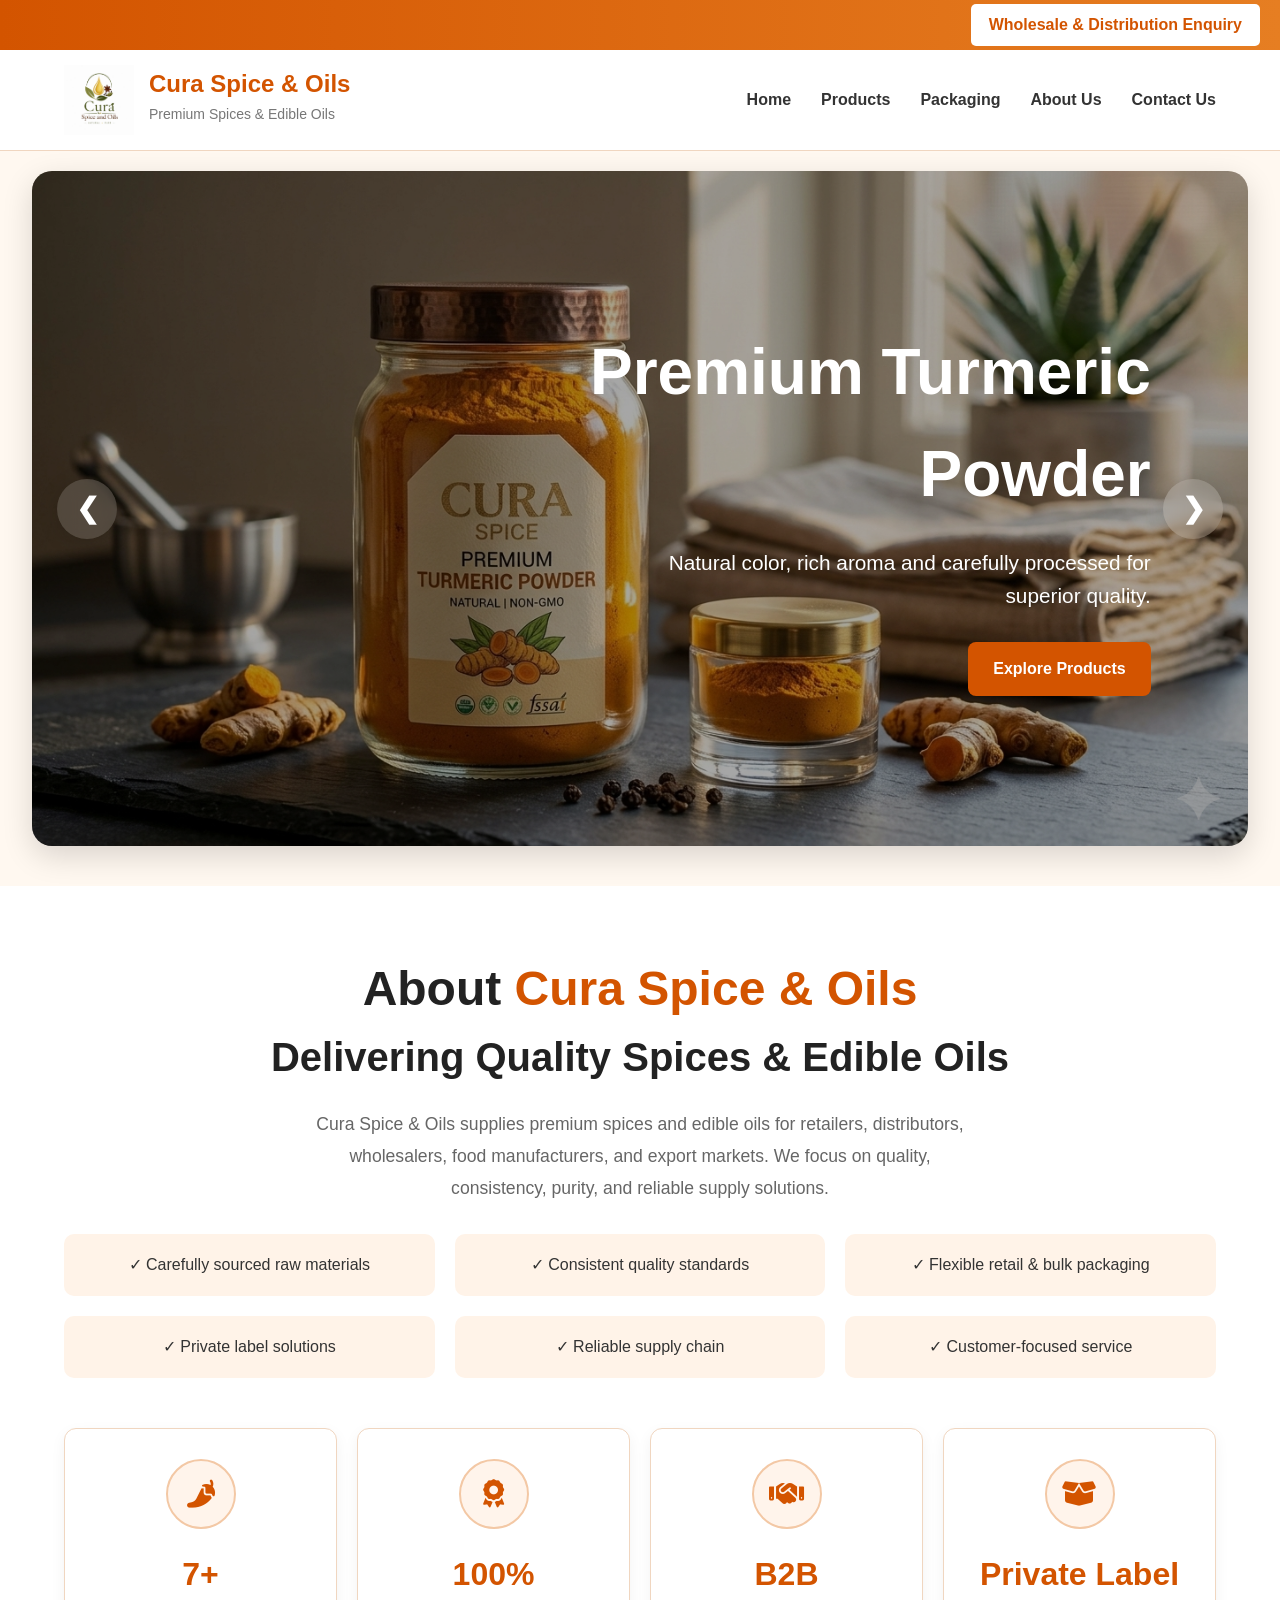
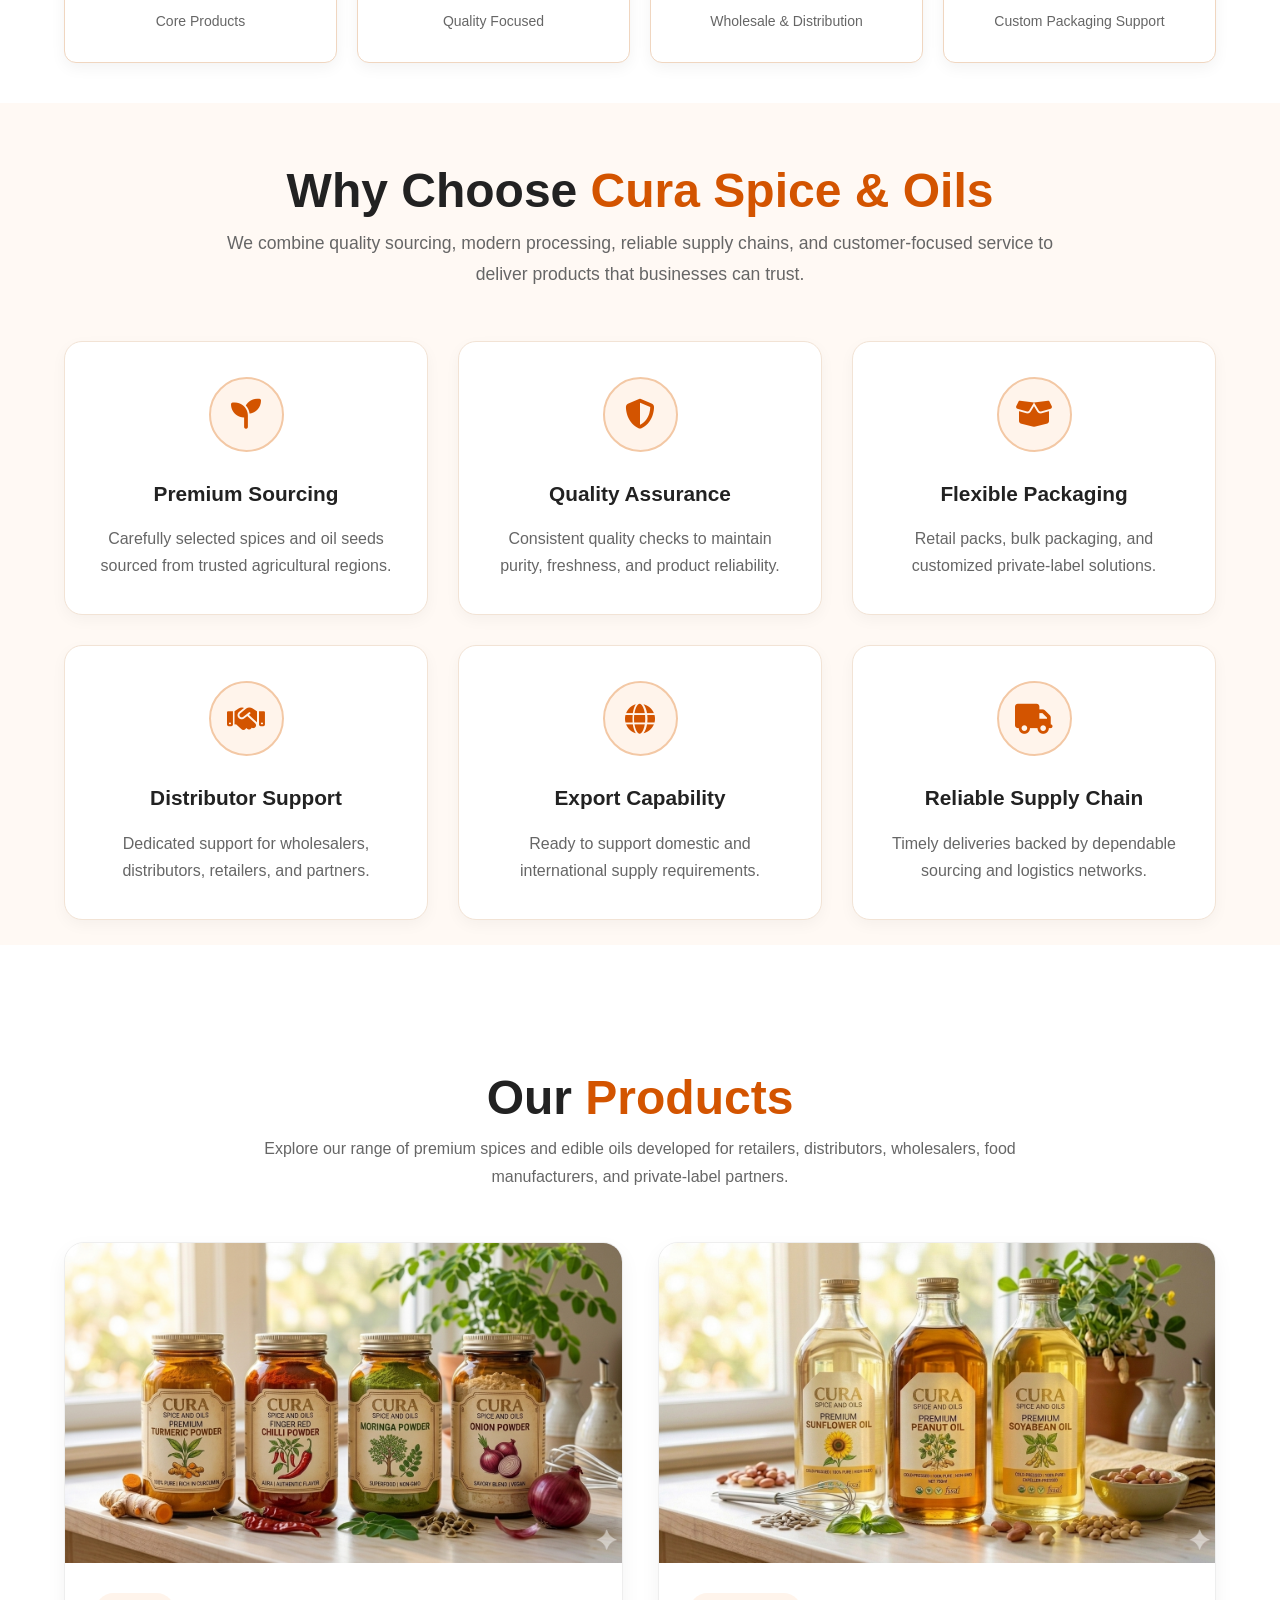
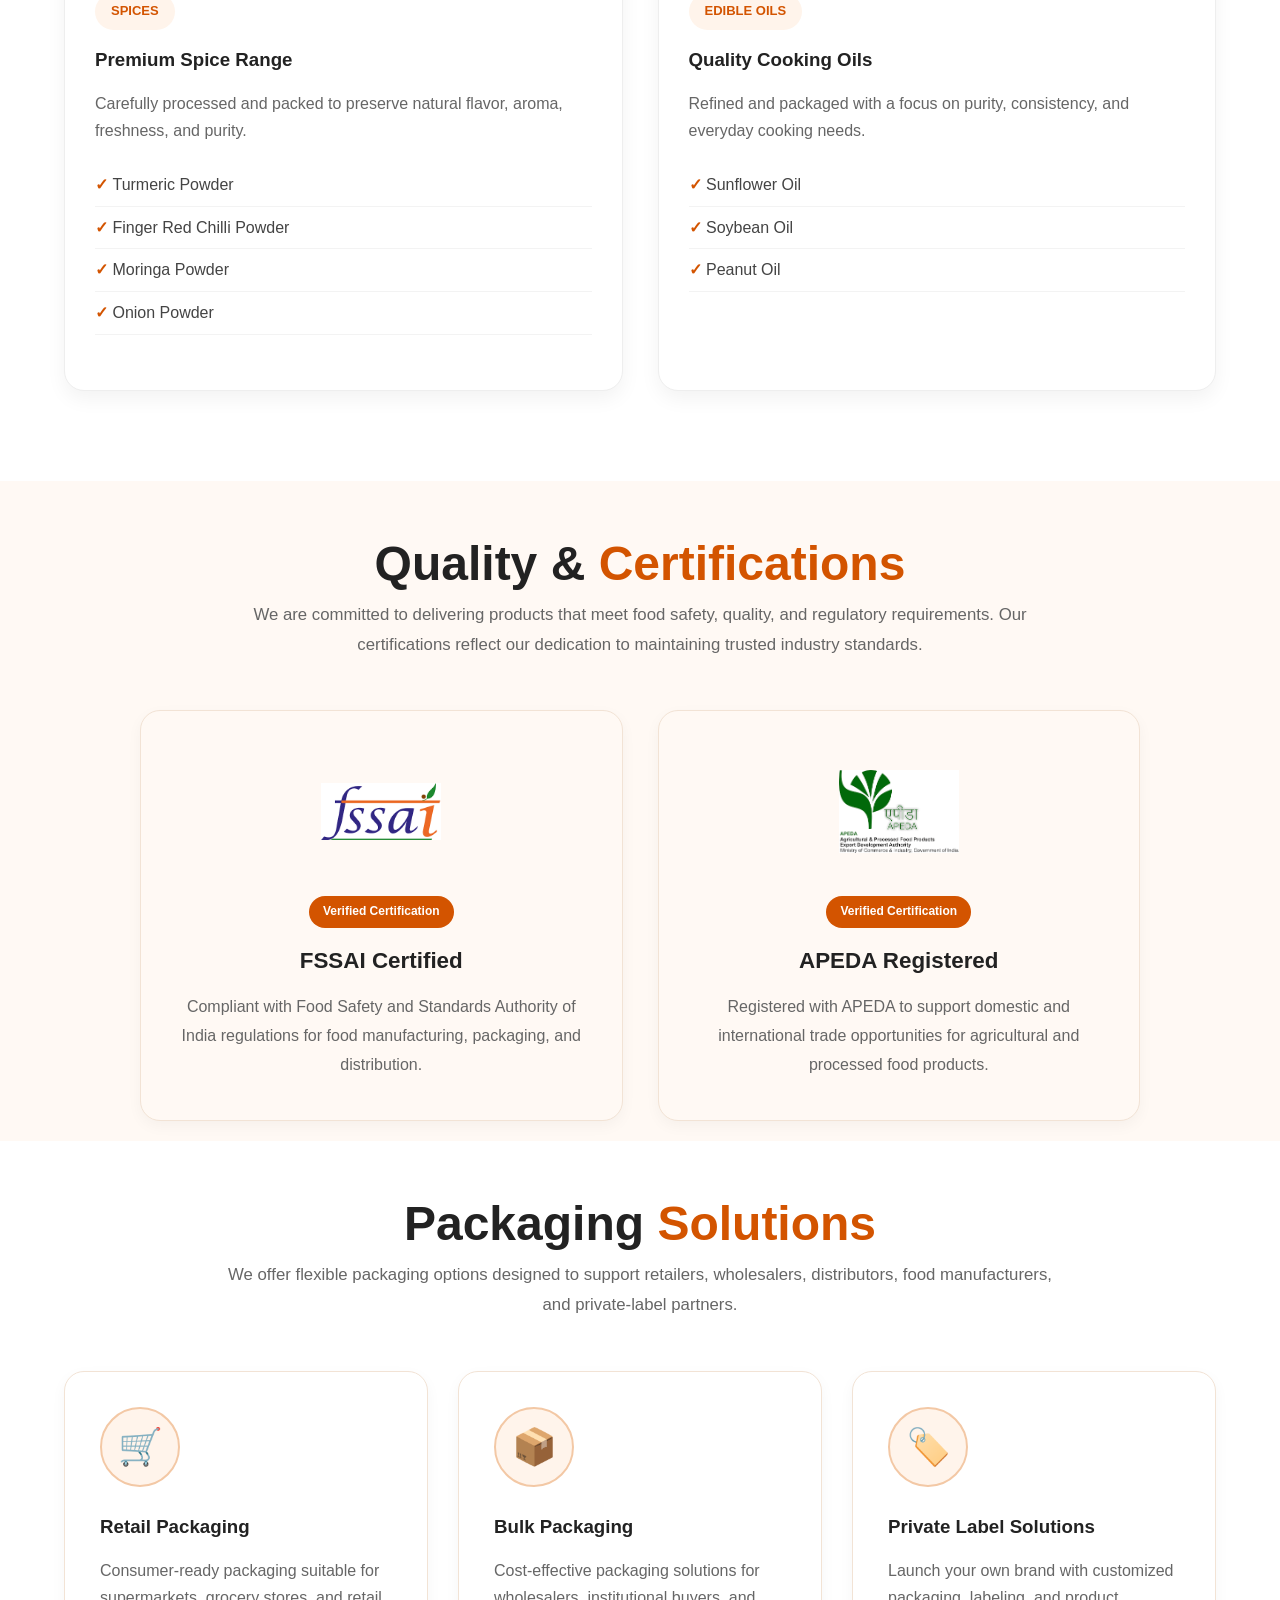
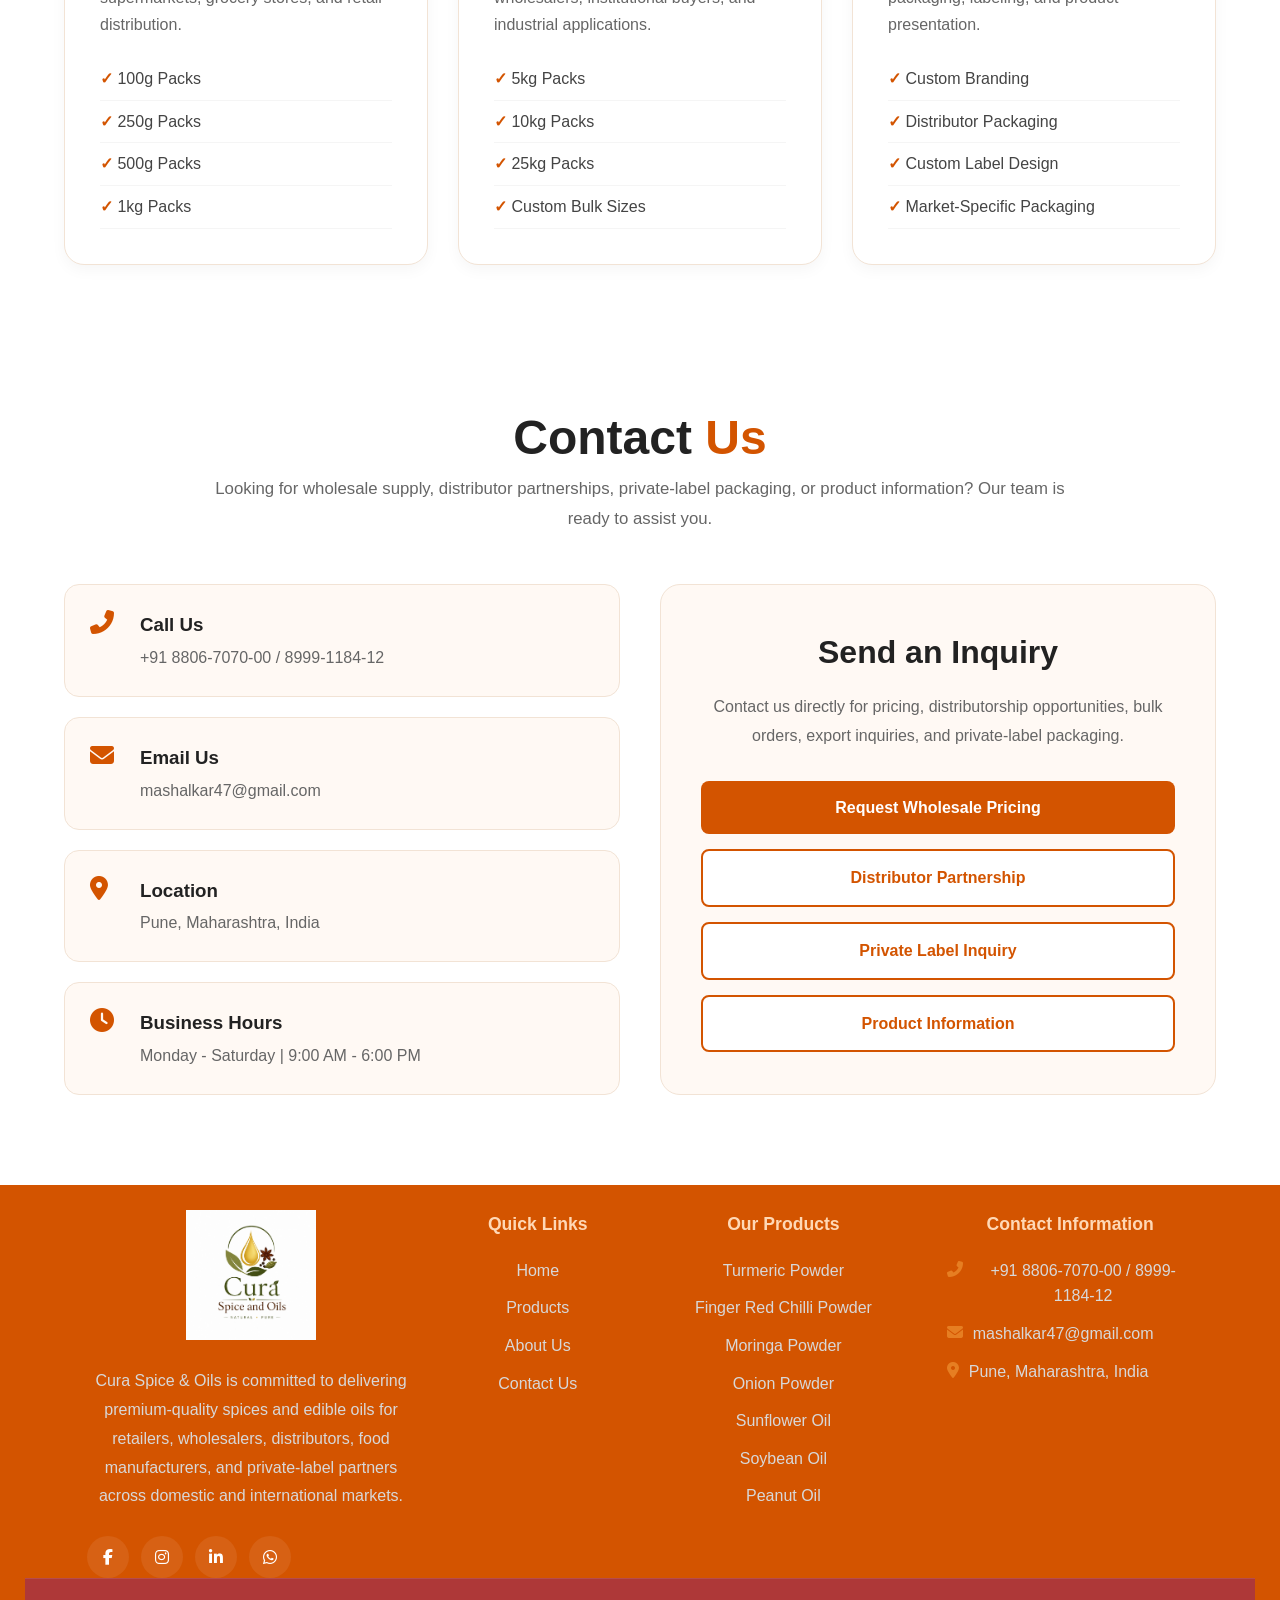
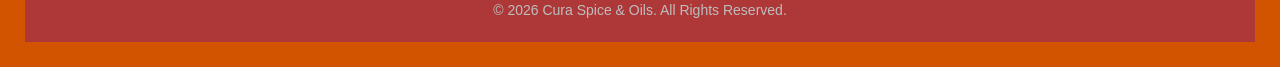
==== index.html @ 3adfd0b6 "Add files via upload" ====
<!DOCTYPE html>
<html lang="en">

<head>
    <meta charset="UTF-8">
    <meta name="viewport" content="width=device-width, initial-scale=1.0">
    <title>Cura Spice & Oils</title>

    <link rel="stylesheet" href="assets/css/style.css">
    <link rel="stylesheet" href="https://cdnjs.cloudflare.com/ajax/libs/font-awesome/6.5.1/css/all.min.css">
</head>

<body>

    <!-- Top Contact Bar -->

    <div class="top-bar">

        <div class="ticker">

            <div class="ticker-content">

                📞 +91 8806707000 / 8999118412 &nbsp;&nbsp;|&nbsp;&nbsp;
                ✉ mashalkar47@gmail.com &nbsp;&nbsp;|&nbsp;&nbsp;
                Wholesale Orders Welcome &nbsp;&nbsp;|&nbsp;&nbsp;
                Distributor Opportunities Available &nbsp;&nbsp;|&nbsp;&nbsp;
                Private Label Packaging Available &nbsp;&nbsp;|&nbsp;&nbsp;
                Export Quality Spices & Edible Oils

            </div>

        </div>

        <a href="#contact" class="top-contact-btn">
            Wholesale & Distribution Enquiry
        </a>

    </div>

    <!-- Header -->

    <header class="header">

        <div class="container">

            <div class="logo-section">

                <img src="assets/images/logo.jpeg" alt="Cura Spice & Oils" class="logo">

                <div>
                    <h2>Cura Spice & Oils</h2>
                    <p class="tagline">
                        Premium Spices & Edible Oils
                    </p>
                </div>

            </div>

            <nav>

                <ul class="nav-links">

                    <li><a href="index.html">Home</a></li>

                    <li><a href="#products">Products</a></li>

                    <li><a href="#packaging">Packaging</a></li>

                    <li><a href="#about-us">About Us</a></li>

                    <li><a href="#contact">Contact Us</a></li>

                </ul>

            </nav>

        </div>

    </header>

    <!-- Hero Slider -->

    <section class="slider">

        <div class="slide active">

            <img src="assets/images/hero/turmeric-banner.png" alt="Turmeric Powder">

            <div class="overlay">

                <h1>Premium Turmeric Powder</h1>

                <p>
                    Natural color, rich aroma and carefully processed for
                    superior quality.
                </p>

                <a href="#" class="btn">
                    Explore Products
                </a>

            </div>

        </div>

        <div class="slide">

            <img src="assets/images/hero/chilli-banner.png" alt="Red Chilli Powder">

            <div class="overlay">

                <h1>Finger Red Chilli Powder</h1>

                <p>
                    Authentic taste, vibrant red color and premium quality.
                </p>

                <a href="#" class="btn">
                    Explore Products
                </a>

            </div>

        </div>

        <div class="slide">

            <img src="assets/images/hero/moringa-banner.png" alt="Moringa Powder">

            <div class="overlay">

                <h1>Moringa Powder</h1>

                <p>
                    Nutrient-rich superfood sourced from quality ingredients.
                </p>

                <a href="#" class="btn">
                    Explore Products
                </a>

            </div>

        </div>

        <div class="slide">

            <img src="assets/images/hero/onion-banner.png" alt="Onion Powder">

            <div class="overlay">

                <h1>Onion Powder</h1>

                <p>
                    Convenient, flavorful and suitable for multiple food applications.
                </p>

                <a href="#" class="btn">
                    Explore Products
                </a>

            </div>

        </div>

        <div class="slide">

            <img src="assets/images/hero/sunflower-banner.png" alt="Sunflower Oil">

            <div class="overlay">

                <h1>Sunflower Oil</h1>

                <p>
                    Light texture and ideal for healthy everyday cooking.
                </p>

                <a href="#" class="btn">
                    Explore Products
                </a>

            </div>

        </div>

        <div class="slide">

            <img src="assets/images/hero/soybean-banner.png" alt="Soybean Oil">

            <div class="overlay">

                <h1>Soybean Oil</h1>

                <p>
                    Versatile edible oil suitable for households and businesses.
                </p>

                <a href="#" class="btn">
                    Explore Products
                </a>

            </div>

        </div>

        <div class="slide">

            <img src="assets/images/hero/peanut-banner.png" alt="Peanut Oil">

            <div class="overlay">

                <h1>Peanut Oil</h1>

                <p>
                    Rich flavor and excellent performance for frying applications.
                </p>

                <a href="#" class="btn">
                    Explore Products
                </a>

            </div>

        </div>

        <button class="slider-btn prev">&#10094;</button>
        <button class="slider-btn next">&#10095;</button>
    </section>

    <section class="about-section" id="about-us">

        <div class="container">

            <div class="section-title">
                <h2>
                    About
                    <span>Cura Spice & Oils</span>
                </h2>
            </div>

            <div class="about-header">
                <h3>Delivering Quality Spices & Edible Oils</h3>

                <p class="about-intro">
                    Cura Spice & Oils supplies premium spices and edible oils for retailers,
                    distributors, wholesalers, food manufacturers, and export markets.
                    We focus on quality, consistency, purity, and reliable supply solutions.
                </p>

            </div>

            <div class="about-points">

                <div class="point">✓ Carefully sourced raw materials</div>
                <div class="point">✓ Consistent quality standards</div>
                <div class="point">✓ Flexible retail & bulk packaging</div>
                <div class="point">✓ Private label solutions</div>
                <div class="point">✓ Reliable supply chain</div>
                <div class="point">✓ Customer-focused service</div>

            </div>

            <div class="about-stats">

                <div class="stat-box">
                    <div class="stat-icon">
                        <i class="fas fa-pepper-hot"></i>
                    </div>
                    <h3>7+</h3>
                    <p>Core Products</p>
                </div>

                <div class="stat-box">
                    <div class="stat-icon">
                        <i class="fas fa-award"></i>
                    </div>
                    <h3>100%</h3>
                    <p>Quality Focused</p>
                </div>

                <div class="stat-box">
                    <div class="stat-icon">
                        <i class="fas fa-handshake"></i>
                    </div>
                    <h3>B2B</h3>
                    <p>Wholesale & Distribution</p>
                </div>

                <div class="stat-box">
                    <div class="stat-icon">
                        <i class="fas fa-box-open"></i>
                    </div>
                    <h3>Private Label</h3>
                    <p>Custom Packaging Support</p>
                </div>

            </div>

        </div>

    </section>

    <section class="why-us">

        <div class="container">

            <div class="section-title">
                <h2>
                    Why Choose
                    <span>Cura Spice & Oils</span>
                </h2>
            </div>

            <p class="why-us-intro">
                We combine quality sourcing, modern processing, reliable supply chains,
                and customer-focused service to deliver products that businesses can trust.
            </p>

            <div class="feature-grid">

                <div class="feature-card">

                    <div class="feature-icon">
                        <i class="fas fa-seedling"></i>
                    </div>

                    <h3>Premium Sourcing</h3>

                    <p>
                        Carefully selected spices and oil seeds sourced from trusted agricultural regions.
                    </p>

                </div>

                <div class="feature-card">

                    <div class="feature-icon">
                        <i class="fas fa-shield-alt"></i>
                    </div>

                    <h3>Quality Assurance</h3>

                    <p>
                        Consistent quality checks to maintain purity, freshness, and product reliability.
                    </p>

                </div>

                <div class="feature-card">

                    <div class="feature-icon">
                        <i class="fas fa-box-open"></i>
                    </div>

                    <h3>Flexible Packaging</h3>

                    <p>
                        Retail packs, bulk packaging, and customized private-label solutions.
                    </p>

                </div>

                <div class="feature-card">

                    <div class="feature-icon">
                        <i class="fas fa-handshake"></i>
                    </div>

                    <h3>Distributor Support</h3>

                    <p>
                        Dedicated support for wholesalers, distributors, retailers, and partners.
                    </p>

                </div>

                <div class="feature-card">

                    <div class="feature-icon">
                        <i class="fas fa-globe"></i>
                    </div>

                    <h3>Export Capability</h3>

                    <p>
                        Ready to support domestic and international supply requirements.
                    </p>

                </div>

                <div class="feature-card">

                    <div class="feature-icon">
                        <i class="fas fa-truck"></i>
                    </div>

                    <h3>Reliable Supply Chain</h3>

                    <p>
                        Timely deliveries backed by dependable sourcing and logistics networks.
                    </p>

                </div>

            </div>

        </div>

    </section>

    <section class="product-categories" , id="products">

        <div class="container">

            <div class="section-title">
                <h2>
                    Our
                    <span>Products</span>
                </h2>
            </div>

            <p class="products-intro">
                Explore our range of premium spices and edible oils
                developed for retailers, distributors, wholesalers,
                food manufacturers, and private-label partners.
            </p>

            <div class="category-grid">

                <!-- SPICES -->

                <div class="category-card">

                    <div class="category-image">
                        <img src="assets/images/categories/spices.png" alt="Premium Spices">
                    </div>

                    <div class="category-content">

                        <span class="category-tag">
                            SPICES
                        </span>

                        <h3>Premium Spice Range</h3>

                        <p>
                            Carefully processed and packed to preserve
                            natural flavor, aroma, freshness, and purity.
                        </p>

                        <ul class="product-list">
                            <li>Turmeric Powder</li>
                            <li>Finger Red Chilli Powder</li>
                            <li>Moringa Powder</li>
                            <li>Onion Powder</li>
                        </ul>

                        <!-- <a href="products/spices/turmeric-powder.html" class="product-btn">
                            Explore Products →
                        </a> -->

                    </div>

                </div>

                <!-- OILS -->

                <div class="category-card">

                    <div class="category-image">
                        <img src="assets/images/categories/oils.png" alt="Edible Oils">
                    </div>

                    <div class="category-content">

                        <span class="category-tag">
                            EDIBLE OILS
                        </span>

                        <h3>Quality Cooking Oils</h3>

                        <p>
                            Refined and packaged with a focus on purity,
                            consistency, and everyday cooking needs.
                        </p>

                        <ul class="product-list">
                            <li>Sunflower Oil</li>
                            <li>Soybean Oil</li>
                            <li>Peanut Oil</li>
                        </ul>

                        <!-- <a href="#products" class="product-btn">
                            Explore Products →
                        </a> -->

                    </div>

                </div>

            </div>

        </div>

    </section>

    <section class="certifications">

        <div class="container">

            <div class="section-title">
                <h2>
                    Quality &
                    <span>Certifications</span>
                </h2>
            </div>

            <p class="cert-intro">
                We are committed to delivering products that meet food safety,
                quality, and regulatory requirements. Our certifications reflect
                our dedication to maintaining trusted industry standards.
            </p>

            <div class="cert-grid">

                <!-- FSSAI -->

                <div class="cert-card">

                    <div class="cert-logo">

                        <img src="assets/images/certifications/fssai.png" alt="FSSAI Certification">

                    </div>
                    <div class="cert-badge">
                        Verified Certification
                    </div>

                    <h3>FSSAI Certified</h3>

                    <p>
                        Compliant with Food Safety and Standards Authority of India
                        regulations for food manufacturing, packaging, and distribution.
                    </p>

                </div>


                <!-- APEDA -->

                <div class="cert-card">

                    <div class="cert-logo">

                        <img src="assets/images/certifications/apeda.png" alt="APEDA Registration">

                    </div>
                    <div class="cert-badge">
                        Verified Certification
                    </div>

                    <h3>APEDA Registered</h3>

                    <p>
                        Registered with APEDA to support domestic and international
                        trade opportunities for agricultural and processed food products.
                    </p>

                </div>

            </div>

        </div>

    </section>

    <section class="packaging" id="packaging">

        <div class="container">

            <div class="section-title">
                <h2>
                    Packaging
                    <span>Solutions</span>
                </h2>
            </div>

            <p class="packaging-intro">
                We offer flexible packaging options designed to support retailers,
                wholesalers, distributors, food manufacturers, and private-label partners.
            </p>

            <div class="packaging-grid">

                <!-- Retail -->

                <div class="pack-card">

                    <div class="pack-icon">
                        🛒
                    </div>

                    <h3>Retail Packaging</h3>

                    <p>
                        Consumer-ready packaging suitable for supermarkets,
                        grocery stores, and retail distribution.
                    </p>

                    <ul>
                        <li>100g Packs</li>
                        <li>250g Packs</li>
                        <li>500g Packs</li>
                        <li>1kg Packs</li>
                    </ul>

                </div>

                <!-- Bulk -->

                <div class="pack-card">

                    <div class="pack-icon">
                        📦
                    </div>

                    <h3>Bulk Packaging</h3>

                    <p>
                        Cost-effective packaging solutions for wholesalers,
                        institutional buyers, and industrial applications.
                    </p>

                    <ul>
                        <li>5kg Packs</li>
                        <li>10kg Packs</li>
                        <li>25kg Packs</li>
                        <li>Custom Bulk Sizes</li>
                    </ul>

                </div>

                <!-- Private Label -->

                <div class="pack-card">

                    <div class="pack-icon">
                        🏷️
                    </div>

                    <h3>Private Label Solutions</h3>

                    <p>
                        Launch your own brand with customized packaging,
                        labeling, and product presentation.
                    </p>

                    <ul>
                        <li>Custom Branding</li>
                        <li>Distributor Packaging</li>
                        <li>Custom Label Design</li>
                        <li>Market-Specific Packaging</li>
                    </ul>

                </div>

            </div>

        </div>

    </section>

    <section class="contact-section" id="contact">

        <div class="container">

            <div class="section-title">
                <h2>
                    Contact
                    <span>Us</span>
                </h2>
            </div>

            <p class="contact-intro">
                Looking for wholesale supply, distributor partnerships, private-label packaging,
                or product information? Our team is ready to assist you.
            </p>

            <div class="contact-grid">

                <!-- Contact Information -->

                <div class="contact-info">

                    <div class="contact-card">
                        <i class="fas fa-phone-alt"></i>
                        <div>
                            <h3>Call Us</h3>
                            <p>+91 8806-7070-00 / 8999-1184-12</p>
                        </div>
                    </div>

                    <div class="contact-card">
                        <i class="fas fa-envelope"></i>
                        <div>
                            <h3>Email Us</h3>
                            <p>mashalkar47@gmail.com</p>
                        </div>
                    </div>

                    <div class="contact-card">
                        <i class="fas fa-location-dot"></i>
                        <div>
                            <h3>Location</h3>
                            <p>Pune, Maharashtra, India</p>
                        </div>
                    </div>

                    <div class="contact-card">
                        <i class="fas fa-clock"></i>
                        <div>
                            <h3>Business Hours</h3>
                            <p>Monday - Saturday | 9:00 AM - 6:00 PM</p>
                        </div>
                    </div>

                </div>

                <!-- Inquiry Actions -->

                <div class="contact-actions-box">

                    <h3>Send an Inquiry</h3>

                    <p>
                        Contact us directly for pricing, distributorship opportunities,
                        bulk orders, export inquiries, and private-label packaging.
                    </p>

                    <div class="contact-action-buttons">

                        <a href="mailto:mashalkar47@gmail.com?subject=Wholesale Inquiry" class="btn">
                            Request Wholesale Pricing
                        </a>

                        <a href="mailto:mashalkar47@gmail.com?subject=Distributor Partnership Inquiry"
                            class="btn-outline">
                            Distributor Partnership
                        </a>

                        <a href="mailto:mashalkar47@gmail.com?subject=Private Label Packaging Inquiry"
                            class="btn-outline">
                            Private Label Inquiry
                        </a>

                        <a href="mailto:mashalkar47@gmail.com?subject=General Product Inquiry" class="btn-outline">
                            Product Information
                        </a>

                    </div>

                </div>

            </div>

        </div>

    </section>

    <footer>

        <div class="container footer-grid">

            <!-- Company Info -->

            <div class="footer-company">

                <img src="assets/images/logo.jpeg" alt="Cura Spice & Oils" class="footer-logo">

                <p>
                    Cura Spice & Oils is committed to delivering premium-quality spices
                    and edible oils for retailers, wholesalers, distributors, food
                    manufacturers, and private-label partners across domestic and
                    international markets.
                </p>

                <div class="social-links">

                    <a href="#" aria-label="Facebook">
                        <i class="fab fa-facebook-f"></i>
                    </a>

                    <a href="#" aria-label="Instagram">
                        <i class="fab fa-instagram"></i>
                    </a>

                    <a href="#" aria-label="LinkedIn">
                        <i class="fab fa-linkedin-in"></i>
                    </a>

                    <a href="https://wa.me/918806707000?text=Hello%20I%20am%20interested%20in%20your%20services"
                        target="_blank" aria-label="WhatsApp">
                        <i class="fab fa-whatsapp"></i>
                    </a>

                </div>

            </div>

            <!-- Quick Links -->

            <div>

                <h4>Quick Links</h4>

                <ul>

                    <li>
                        <a href="index.html">Home</a>
                    </li>

                    <li>
                        <a href="#products">Products</a>
                    </li>

                    <li>
                        <a href="#about-us">About Us</a>
                    </li>

                    <li>
                        <a href="#contact">Contact Us</a>
                    </li>

                </ul>

            </div>

            <!-- Product Links -->

            <div>

                <h4>Our Products</h4>

                <ul>

                    <li>
                        <a href="#">
                            Turmeric Powder
                        </a>
                    </li>

                    <li>
                        <a href="#">
                            Finger Red Chilli Powder
                        </a>
                    </li>

                    <li>
                        <a href="#">
                            Moringa Powder
                        </a>
                    </li>

                    <li>
                        <a href="#">
                            Onion Powder
                        </a>
                    </li>

                    <li>
                        <a href="#">
                            Sunflower Oil
                        </a>
                    </li>

                    <li>
                        <a href="#">
                            Soybean Oil
                        </a>
                    </li>

                    <li>
                        <a href="#">
                            Peanut Oil
                        </a>
                    </li>

                </ul>

            </div>

            <!-- Contact Info -->

            <div>

                <h4>Contact Information</h4>

                <ul class="footer-contact">

                    <li>
                        <i class="fas fa-phone-alt"></i>
                        +91 8806-7070-00 / 8999-1184-12
                    </li>

                    <li>
                        <i class="fas fa-envelope"></i>
                        mashalkar47@gmail.com
                    </li>

                    <li>
                        <i class="fas fa-location-dot"></i>
                        Pune, Maharashtra, India
                    </li>

                </ul>

            </div>

        </div>

        <div class="copyright">

            <div class="container">

                <p>
                    © 2026 Cura Spice & Oils. All Rights Reserved.
                </p>

            </div>

        </div>

    </footer>

    <script src="assets/js/main.js"></script>

</body>

</html>
---- assets/css/style.css ----
:root {
    --primary: #E67E22;
    --primary-dark: #D35400;
    --primary-light: #F39C12;
    --cream: #FFF8F0;
    --cream-dark: #FFF3E8;
    --text: #333333;
    --border: #F0D6C0;
    --white: #FFFFFF;
}

/* ==========================================
   RESET
========================================== */

* {
    margin: 0;
    padding: 0;
    box-sizing: border-box;
}

html {
    scroll-behavior: smooth;
}

body {
    font-family: Arial, Helvetica, sans-serif;
    background: var(--cream);
    color: var(--text);
    line-height: 1.6;
}

/* ==========================================
   CONTAINER
========================================== */

.container {
    width: 90%;
    max-width: 1300px;
    margin: auto;
}

/* ==========================================
   TOP BAR
========================================== */

.top-bar {
    background: linear-gradient(90deg,
            var(--primary-dark),
            var(--primary));
    color: white;
    height: 50px;
    display: flex;
    align-items: center;
    justify-content: space-between;
    overflow: hidden;
}

.ticker {
    flex: 1;
    overflow: hidden;
    white-space: nowrap;
}

.ticker-content {
    display: inline-block;
    padding-left: 100%;
    animation: scrollTicker 25s linear infinite;
    font-size: 14px;
    font-weight: 500;
}

.top-contact-btn {
    background: white;
    color: var(--primary-dark);
    text-decoration: none;
    font-weight: 600;
    padding: 8px 18px;
    margin-right: 20px;
    border-radius: 5px;
    transition: .3s;
}

.top-contact-btn:hover {
    background: var(--cream-dark);
}

@keyframes scrollTicker {
    0% {
        transform: translateX(0);
    }

    100% {
        transform: translateX(-100%);
    }
}

/* ==========================================
   HEADER
========================================== */

.header {
    background: white;
    border-bottom: 1px solid var(--border);
    position: sticky;
    top: 0;
    z-index: 999;
}

.header .container {
    display: flex;
    justify-content: space-between;
    align-items: center;
    padding: 15px 0;
}

/* ==========================================
   LOGO
========================================== */

.logo-section {
    display: flex;
    align-items: left;
    gap: 15px;
}

.logo {
    width: 70px;
    height: 70px;
    object-fit: contain;
}

.logo-section h2 {
    color: var(--primary-dark);
}

.tagline {
    color: #777;
    font-size: 14px;
}

/* ==========================================
   NAVIGATION
========================================== */

.nav-links {
    display: flex;
    list-style: none;
    gap: 30px;
}

.nav-links a {
    text-decoration: none;
    color: var(--text);
    font-weight: 600;
    transition: .3s;
}

.nav-links a:hover {
    color: var(--primary);
}

/* ==========================================
   HERO SLIDER
========================================== */

.slider {
    position: relative;

    width: 95%;

    height: 75vh;

    margin: 20px auto 40px auto;

    border-radius: 20px;

    overflow: hidden;

    box-shadow: 0 10px 30px rgba(0, 0, 0, .15);
}

.slide {
    position: absolute;
    top: 0;
    left: 0;

    width: 100%;
    height: 100%;

    opacity: 0;

    transition: opacity 1s ease;
}

.slide.active {
    opacity: 1;
    z-index: 1;
}

.slide img {
    width: 100%;
    height: 100%;
    object-fit: cover;
    object-position: center;
    background: #000;
}

/* ==========================================
   ABOUT STATS
========================================== */

.stat-icon{
    width:70px;
    height:70px;

    margin:0 auto 20px;

    display:flex;
    align-items:center;
    justify-content:center;

    background:#FFF4EB;

    border-radius:50%;

    color:#D35400;

    font-size:28px;

    border:2px solid #F3C8A5;

    transition:.3s;
}

.stat-box:hover .stat-icon{
    transform:scale(1.1);
    background:#D35400;
    color:white;
}

.about-header{
    padding: 0;
    text-align:center;
    max-width:900px;
    margin:0 auto 10px auto;
}

.about-header h3{
    font-size:2.5rem;
    color:#222;
    margin-bottom:20px;
}

.about-intro{
    max-width:750px;
    margin:0 auto 30px auto;
    text-align:center;
}

.about-stats {
    display: grid;
    grid-template-columns: repeat(4, 1fr);
    gap: 20px;
    margin-top: 50px;
}

.stat-box {
    background: #ffffff;
    border: 1px solid #f0d6c0;
    border-radius: 12px;

    padding: 30px 20px;

    text-align: center;

    box-shadow: 0 5px 15px rgba(0, 0, 0, .05);

    transition: all .3s ease;
}

.stat-box:hover {
    transform: translateY(-5px);
    box-shadow: 0 10px 25px rgba(0, 0, 0, .10);
}

.stat-box h3 {
    color: #D35400;
    font-size: 2rem;
    margin-bottom: 10px;
    font-weight: 700;
}

.stat-box p {
    color: #666;
    font-size: 14px;
    margin: 0;
}



@media(max-width:768px) {

    .about-points {
        grid-template-columns: 1fr;
    }

    .about-header h3 {
        font-size: 2rem;
    }

/* ==========================================
   CERTIFICATIONS
========================================== */

.certifications{
    background:#FFF9F4;
    padding:20px 0;
}

.cert-intro{
    text-align:center;
    max-width:850px;
    margin:0 auto 50px;

    color:#666;
    font-size:1.05rem;
    line-height:1.8;
}

.cert-grid{
    display:grid;
    grid-template-columns:repeat(2,1fr);
    gap:35px;

    max-width:1000px;
    margin:auto;
}

.cert-card{
    background:#FFF9F4;

    border:1px solid #F2E3D5;

    border-radius:20px;

    padding:40px;

    text-align:center;

    transition:.3s;

    box-shadow:0 5px 15px rgba(0,0,0,.04);
}

.cert-card:hover{
    transform:translateY(-8px);
    box-shadow:0 15px 30px rgba(0,0,0,.08);
}

.cert-logo{
    width:120px;
    height:120px;

    margin:0 auto 25px;

    display:flex;
    align-items:center;
    justify-content:center;
}

.cert-logo img{
    width:100%;
    height:100%;
    object-fit:contain;
}

.cert-card h3{
    color:#222;
    margin-bottom:15px;
    font-size:1.4rem;
}

.cert-card p{
    color:#666;
    line-height:1.8;
}

}

.cert-badge{
    display:inline-block;

    background:#D35400;
    color:white;

    padding:6px 14px;

    border-radius:20px;

    font-size:12px;
    font-weight:600;

    margin-bottom:15px;
}

/* ==========================================
   HERO OVERLAY
========================================== */

.overlay {
    position: absolute;
    top: 0;
    left: 0;

    width: 100%;
    height: 100%;

    background: rgba(0, 0, 0, .35);

    display: flex;
    flex-direction: column;
    justify-content: center;
    align-items: flex-end;

    text-align: right;

    color: white;

    padding: 0 8%;
}

.overlay h1 {
    max-width: 600px;
    font-size: 4rem;
    margin-bottom: 20px;
}

.overlay p {
    max-width: 550px;
    font-size: 1.3rem;
    line-height: 1.6;
    margin-bottom: 30px;
}

/* ==========================================
   BUTTONS
========================================== */

.btn {
    display: inline-block;
    background: var(--primary);
    color: white;
    text-decoration: none;
    padding: 14px 30px;
    border-radius: 5px;
    transition: .3s;
}

.btn:hover {
    background: var(--primary-dark);
}

/* ==========================================
   MODERN SLIDER NAVIGATION
========================================== */

.slider-btn {
    position: absolute;
    top: 50%;
    transform: translateY(-50%);

    width: 60px;
    height: 60px;

    border: none;
    border-radius: 50%;

    background: rgba(255, 255, 255, 0.15);
    backdrop-filter: blur(10px);
    -webkit-backdrop-filter: blur(10px);

    color: white;
    font-size: 28px;
    font-weight: 600;

    cursor: pointer;

    z-index: 20;

    transition: all .3s ease;

    display: flex;
    align-items: center;
    justify-content: center;

    box-shadow: 0 4px 20px rgba(0, 0, 0, .15);
}

.slider-btn:hover {
    background: rgba(230, 126, 34, .9);
    transform: translateY(-50%) scale(1.08);
    box-shadow: 0 8px 25px rgba(0, 0, 0, .25);
}

.slider-btn:active {
    transform: translateY(-50%) scale(0.95);
}

.prev {
    left: 25px;
}

.next {
    right: 25px;
}


/* ==========================================
   COMMON SECTIONS
========================================== */

.section-title{
    text-align:center;
    margin-top:32px;
    margin-bottom:5px;
}

.section-title h2{
    text-align:center;
    font-size:3rem;
    font-weight:700;
    color:#222;
    line-height:1.3;
}

.section-title h2 span{
    color:var(--primary-dark);
    display:inline-block;
}

/* ==========================================
   ABOUT SECTION
========================================== */

.about-section{
    background:#ffffff;
    padding:40px 0;
}



.about-badge {
    display: inline-block;

    background: var(--cream-dark);
    color: var(--primary-dark);

    padding: 8px 18px;

    border-radius: 30px;

    font-size: 14px;
    font-weight: 600;

    margin-bottom: 20px;
}

.about-text h3 {
    font-size: 2.5rem;
    line-height: 1.2;
    color: #222;
    margin-bottom: 20px;
}

.about-intro {
    font-size: 1.1rem;
    color: #666;
    line-height: 1.8;
    margin-bottom: 30px;
    max-width: 650px;
}

.about-points {
    display: grid;
    grid-template-columns: repeat(3, 1fr);
    gap: 20px;

    margin-bottom: 50px;
}

.point {
    background: #FFF3E8;

    padding: 18px;

    border-radius: 10px;

    text-align: center;

    font-weight: 500;
}

/* ==========================================
   WHY CHOOSE US
========================================== */

.why-us{
    background:#FFF9F4;
    padding:25px 0;
}

.why-us-intro{
    text-align:center;
    max-width:850px;
    margin:0 auto 50px;
    color:#666;
    font-size:1.1rem;
    line-height:1.8;
}

.feature-grid{
    display:grid;
    grid-template-columns:repeat(3,1fr);
    gap:30px;
}

.feature-card{
    background:white;

    padding:35px;

    border-radius:18px;

    text-align:center;

    border:1px solid #F2E3D5;

    transition:.3s;

    box-shadow:0 5px 15px rgba(0,0,0,.04);
}

.feature-card:hover{
    transform:translateY(-8px);
    box-shadow:0 15px 30px rgba(0,0,0,.08);
}

.feature-icon{
    width:75px;
    height:75px;

    margin:0 auto 25px;

    display:flex;
    align-items:center;
    justify-content:center;

    border-radius:50%;

    background:#FFF4EB;

    color:#D35400;

    font-size:30px;

    border:2px solid #F3C8A5;

    transition:.3s;
}

.feature-card:hover .feature-icon{
    background:#D35400;
    color:white;
    transform:scale(1.08);
}

.feature-card h3{
    color:#222;
    margin-bottom:15px;
    font-size:1.3rem;
}

.feature-card p{
    color:#666;
    line-height:1.7;
}

/* ==========================================
   PRODUCTS
========================================== */

.product-categories{
    background:#fff;
    padding:90px 0;
}

.products-intro{
    text-align:center;
    max-width:850px;
    margin:0 auto 50px;

    color:#666;
    line-height:1.8;
}

.category-grid{
    display:grid;
    grid-template-columns:repeat(2,1fr);
    gap:35px;
}

.category-card{
    background:#fff;

    border-radius:20px;

    overflow:hidden;

    border:1px solid #eee;

    box-shadow:0 8px 20px rgba(0,0,0,.05);

    transition:.3s;
}

.category-card:hover{
    transform:translateY(-8px);
    box-shadow:0 15px 35px rgba(0,0,0,.10);
}

.category-image{
    height:320px;
    overflow:hidden;
}

.category-image img{
    width:100%;
    height:100%;
    object-fit:cover;

    transition:.5s;
}

.category-card:hover img{
    transform:scale(1.05);
}

.category-content{
    padding:30px;
}

.category-tag{
    display:inline-block;

    background:#FFF4EB;
    color:#D35400;

    padding:8px 16px;

    border-radius:30px;

    font-size:13px;
    font-weight:600;

    margin-bottom:15px;
}

.category-content h3{
    margin-bottom:15px;
    color:#222;
}

.category-content p{
    color:#666;
    line-height:1.7;
    margin-bottom:20px;
}

.product-list{
    list-style:none;
    margin-bottom:25px;
}

.product-list li{
    padding:8px 0;
    color:#444;
    border-bottom:1px solid #f3f3f3;
}

.product-list li::before{
    content:"✓ ";
    color:#D35400;
    font-weight:bold;
}

.product-btn{
    display:inline-block;

    background:#D35400;
    color:white;

    text-decoration:none;

    padding:12px 22px;

    border-radius:8px;

    transition:.3s;
}

.product-btn:hover{
    background:#B74700;
}

/* ==========================================
   CERTIFICATIONS
========================================== */

.certifications{
    background:#FFF9F4;
    padding:20px ;
}

.cert-intro{
    text-align:center;
    max-width:850px;
    margin:0 auto 50px;

    color:#666;
    font-size:1.05rem;
    line-height:1.8;
}

.cert-grid{
    display:grid;
    grid-template-columns:repeat(2,1fr);
    gap:35px;

    max-width:1000px;
    margin:auto;
}

.cert-card{
    background:#FFF9F4;

    border:1px solid #F2E3D5;

    border-radius:20px;

    padding:40px;

    text-align:center;

    transition:.3s;

    box-shadow:0 5px 15px rgba(0,0,0,.04);
}

.cert-card:hover{
    transform:translateY(-8px);
    box-shadow:0 15px 30px rgba(0,0,0,.08);
}

.cert-logo{
    width:120px;
    height:120px;

    margin:0 auto 25px;

    display:flex;
    align-items:center;
    justify-content:center;
}

.cert-logo img{
    width:100%;
    height:100%;
    object-fit:contain;
}

.cert-card h3{
    color:#222;
    margin-bottom:15px;
    font-size:1.4rem;
}

.cert-card p{
    color:#666;
    line-height:1.8;
}

/* ==========================================
   PACKAGING
========================================== */

.packaging{
    background:#fff;
    padding:20px 0;
}

.packaging-intro{
    text-align:center;
    max-width:850px;
    margin:0 auto 50px;

    color:#666;
    font-size:1.05rem;
    line-height:1.8;
}

.packaging-grid{
    display:grid;
    grid-template-columns:repeat(3,1fr);
    gap:30px;
}

.pack-card{
    background:white;

    border-radius:20px;

    padding:35px;

    border:1px solid #F2E3D5;

    transition:.3s;

    box-shadow:0 5px 15px rgba(0,0,0,.04);
}

.pack-card:hover{
    transform:translateY(-8px);
    box-shadow:0 15px 30px rgba(0,0,0,.08);
}

.pack-icon{
    width:80px;
    height:80px;

    margin-bottom:25px;

    display:flex;
    align-items:center;
    justify-content:center;

    font-size:36px;

    background:#FFF4EB;

    border-radius:50%;

    border:2px solid #F3C8A5;
}

.pack-card h3{
    color:#222;
    margin-bottom:15px;
}

.pack-card p{
    color:#666;
    line-height:1.7;
    margin-bottom:20px;
}

.pack-card ul{
    list-style:none;
}

.pack-card ul li{
    padding:8px 0;
    border-bottom:1px solid #f5f5f5;
    color:#444;
}

.pack-card ul li::before{
    content:"✓ ";
    color:#D35400;
    font-weight:bold;
}

/* ==========================================
   CONTACT SECTION
========================================== */

.contact-section{
    background:#ffffff;
    padding:90px 0;
}

.contact-intro{
    text-align:center;
    max-width:850px;
    margin:0 auto 50px;

    color:#666;
    font-size:1.05rem;
    line-height:1.8;
}

/* Layout */

.contact-grid{
    display:grid;
    grid-template-columns:1fr 1fr;
    gap:40px;
    align-items:stretch;
}

/* ==========================================
   CONTACT INFO
========================================== */

.contact-info{
    display:flex;
    flex-direction:column;
    gap:20px;
}

.contact-card{
    background:#FFF9F4;

    border:1px solid #F2E3D5;

    border-radius:15px;

    padding:25px;

    display:flex;
    align-items:flex-start;
    gap:20px;

    transition:.3s;
}

.contact-card:hover{
    transform:translateY(-3px);
    box-shadow:0 10px 20px rgba(0,0,0,.06);
}

.contact-card i{
    font-size:24px;
    color:#D35400;
    min-width:30px;
}

.contact-card h3{
    color:#222;
    margin-bottom:5px;
}

.contact-card p{
    color:#666;
    line-height:1.6;
}

/* ==========================================
   CONTACT ACTIONS
========================================== */

.contact-actions-box{
    background:#FFF9F4;

    border:1px solid #F2E3D5;

    border-radius:20px;

    padding:40px;

    display:flex;
    flex-direction:column;
    justify-content:center;
}

.contact-actions-box h3{
    text-align:center;

    font-size:2rem;

    color:#222;

    margin-bottom:15px;
}

.contact-actions-box p{
    text-align:center;

    color:#666;

    line-height:1.8;

    margin-bottom:30px;
}

.contact-action-buttons{
    display:flex;
    flex-direction:column;
    gap:15px;
}

.contact-action-buttons a{
    width:100%;
    text-align:center;
}

/* ==========================================
   BUTTONS
========================================== */

.btn{
    display:inline-block;

    background:#D35400;

    color:#fff;

    text-decoration:none;

    padding:14px 25px;

    border-radius:8px;

    font-weight:600;

    transition:.3s;
}

.btn:hover{
    background:#B74700;
}

.btn-outline{
    display:inline-block;

    background:#ffffff;

    color:#D35400;

    border:2px solid #D35400;

    text-decoration:none;

    padding:14px 25px;

    border-radius:8px;

    font-weight:600;

    transition:.3s;
}

.btn-outline:hover{
    background:#D35400;
    color:#ffffff;
}

/* ==========================================
   MOBILE
========================================== */

@media(max-width:768px){

    .contact-grid{
        grid-template-columns:1fr;
    }

    .contact-actions-box{
        margin-top:10px;
        padding:30px;
    }

    .contact-actions-box h3{
        font-size:1.6rem;
    }

}

/* ==========================================
   FOOTER
========================================== */

footer{
    background:#de9b79;
    color:#ffffff;
    padding-top:70px;
}

.footer-grid{
    display:grid;
    grid-template-columns:2fr 1fr 1.5fr 1.5fr;
    gap:40px;
}

.footer-logo{
    width:130px;
    height:auto;
    margin-bottom:20px;
}

.footer-company p{
    color:#d8d8d8;
    line-height:1.8;
}

.footer-grid h4{
    color:#FFD8B5;
    margin-bottom:20px;
    font-size:1.1rem;
}

.footer-grid ul{
    list-style:none;
}

.footer-grid ul li{
    margin-bottom:12px;
}

.footer-grid ul li a{
    text-decoration:none;
    color:#d8d8d8;
    transition:.3s;
}

.footer-grid ul li a:hover{
    color:#E67E22;
    padding-left:5px;
}

/* Contact List */

.footer-contact li{
    color:#d8d8d8;
    display:flex;
    align-items:flex-start;
    gap:10px;
    line-height:1.6;
}

.footer-contact i{
    color:#E67E22;
    margin-top:3px;
}

/* Social Icons */

.social-links{
    display:flex;
    gap:12px;
    margin-top:25px;
}

.social-links a{
    width:42px;
    height:42px;

    display:flex;
    align-items:center;
    justify-content:center;

    border-radius:50%;

    background:rgba(255,255,255,.08);

    color:white;

    text-decoration:none;

    transition:.3s;
}

.social-links a:hover{
    background:#22e646;
    transform:translateY(-4px);
}

/* Copyright */

.copyright{
    background: #ae3838;
    border-top:1px solid rgba(255,255,255,.1);
    margin-top:50px 0;
}

.copyright p{
    text-align:center;
    color:#bdbdbd;
    padding:20px 0;
    font-size:14px;
}

/* ==========================================
   MOBILE FOOTER
========================================== */

@media(max-width:992px){

    .footer-grid{
        grid-template-columns:1fr 1fr;
    }

}

@media(max-width:768px){

    .footer-grid{
        grid-template-columns:1fr;
        text-align:center;
    }

    .footer-logo{
        margin:auto auto 20px;
        display:block;
    }

    .social-links{
        justify-content:center;
    }

    .footer-contact li{
        justify-content:center;
    }

}

/* ==========================================
   HOVER EFFECTS
========================================== */

.feature-card,
.category-card,
.cert-card,
.pack-card {
    transition: .3s ease;
}

.feature-card:hover,
.category-card:hover,
.cert-card:hover,
.pack-card:hover {
    transform: translateY(-5px);
    box-shadow: 0 10px 25px rgba(0, 0, 0, .10);
}

/* ==========================================
   FOOTER
========================================== */

footer {
    background: var(--primary-dark);
    color: white;
    text-align: center;
    padding: 25px;
}

/* ==========================================
   RESPONSIVE
========================================== */

@media(max-width:992px) {

    .packaging-grid{
    grid-template-columns:1fr;
}

    .feature-grid {
        grid-template-columns: repeat(2, 1fr);
    }

    .cert-grid {
        grid-template-columns: repeat(2, 1fr);
    }

    .packaging-grid {
        grid-template-columns: repeat(2, 1fr);
    }
}

@media(max-width:768px) {

    .top-bar {
        flex-direction: column;
        height: auto;
        padding: 10px;
    }

    .top-contact-btn {
        margin: 10px 0 0;
    }

    .ticker-content {
        font-size: 12px;
    }

    .header .container {
        flex-direction: column;
        gap: 20px;
    }

    .nav-links {
        flex-wrap: wrap;
        justify-content: center;
        gap: 15px;
    }

    .logo {
        width: 60px;
        height: 60px;
    }

    .slider {
        height: 70vh;
    }

    .overlay h1 {
        font-size: 2rem;
    }

    .overlay p {
        font-size: 1rem;
    }

    .feature-grid,
    .category-grid,
    .cert-grid,
    .packaging-grid {
        grid-template-columns: 1fr;
    }

    .section-title h2 {
        font-size: 3rem;
        color: #222;
        font-weight: 700;
        position: relative;
    }

    .section-title h2::after {
        content: '';
        display: block;

        width: 80px;
        height: 4px;

        background: var(--primary);

        margin: 15px auto 0;

        border-radius: 10px;
    }

    .slider-btn {
        width: 45px;
        height: 45px;
        font-size: 22px;
    }

    .prev {
        left: 10px;
    }

    .next {
        right: 10px;
    }

    .about-content {
        grid-template-columns: 1fr;
    }

    .about-stats {
        grid-template-columns: repeat(2, 1fr);
    }
}
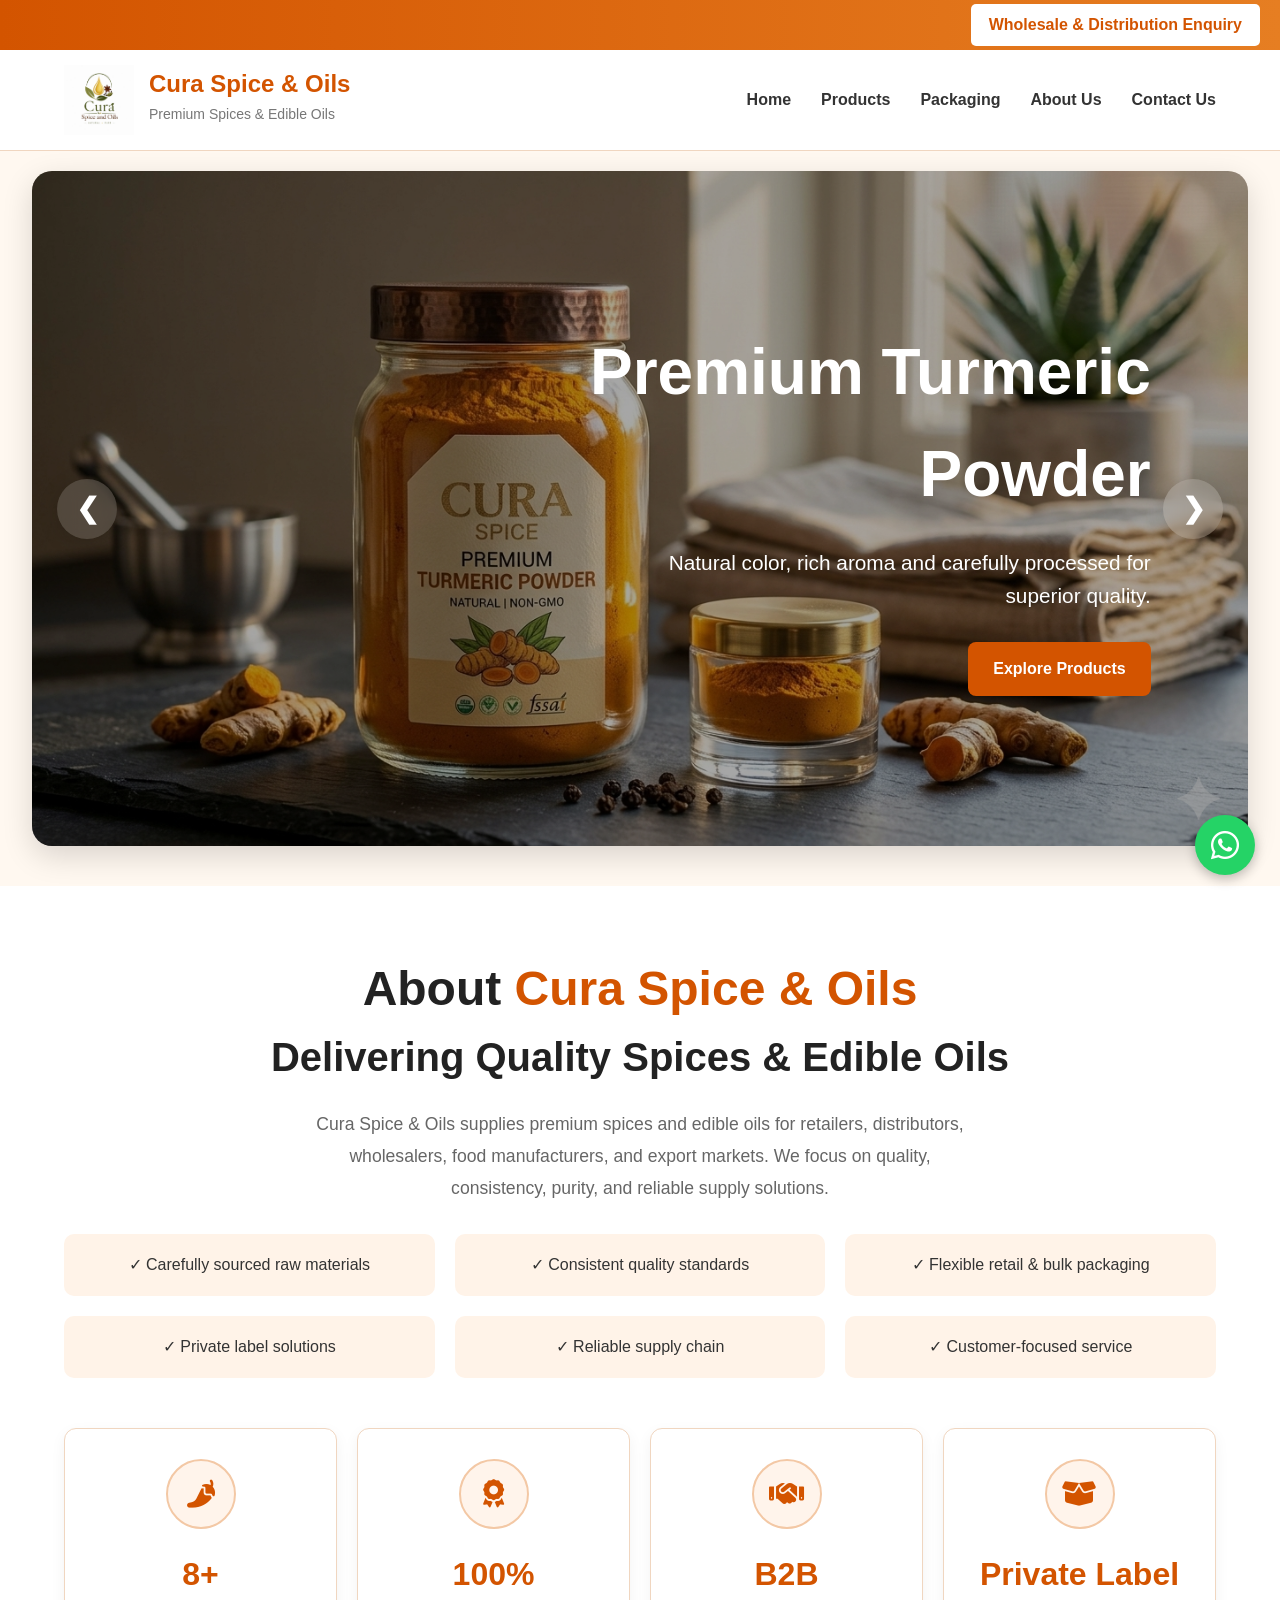
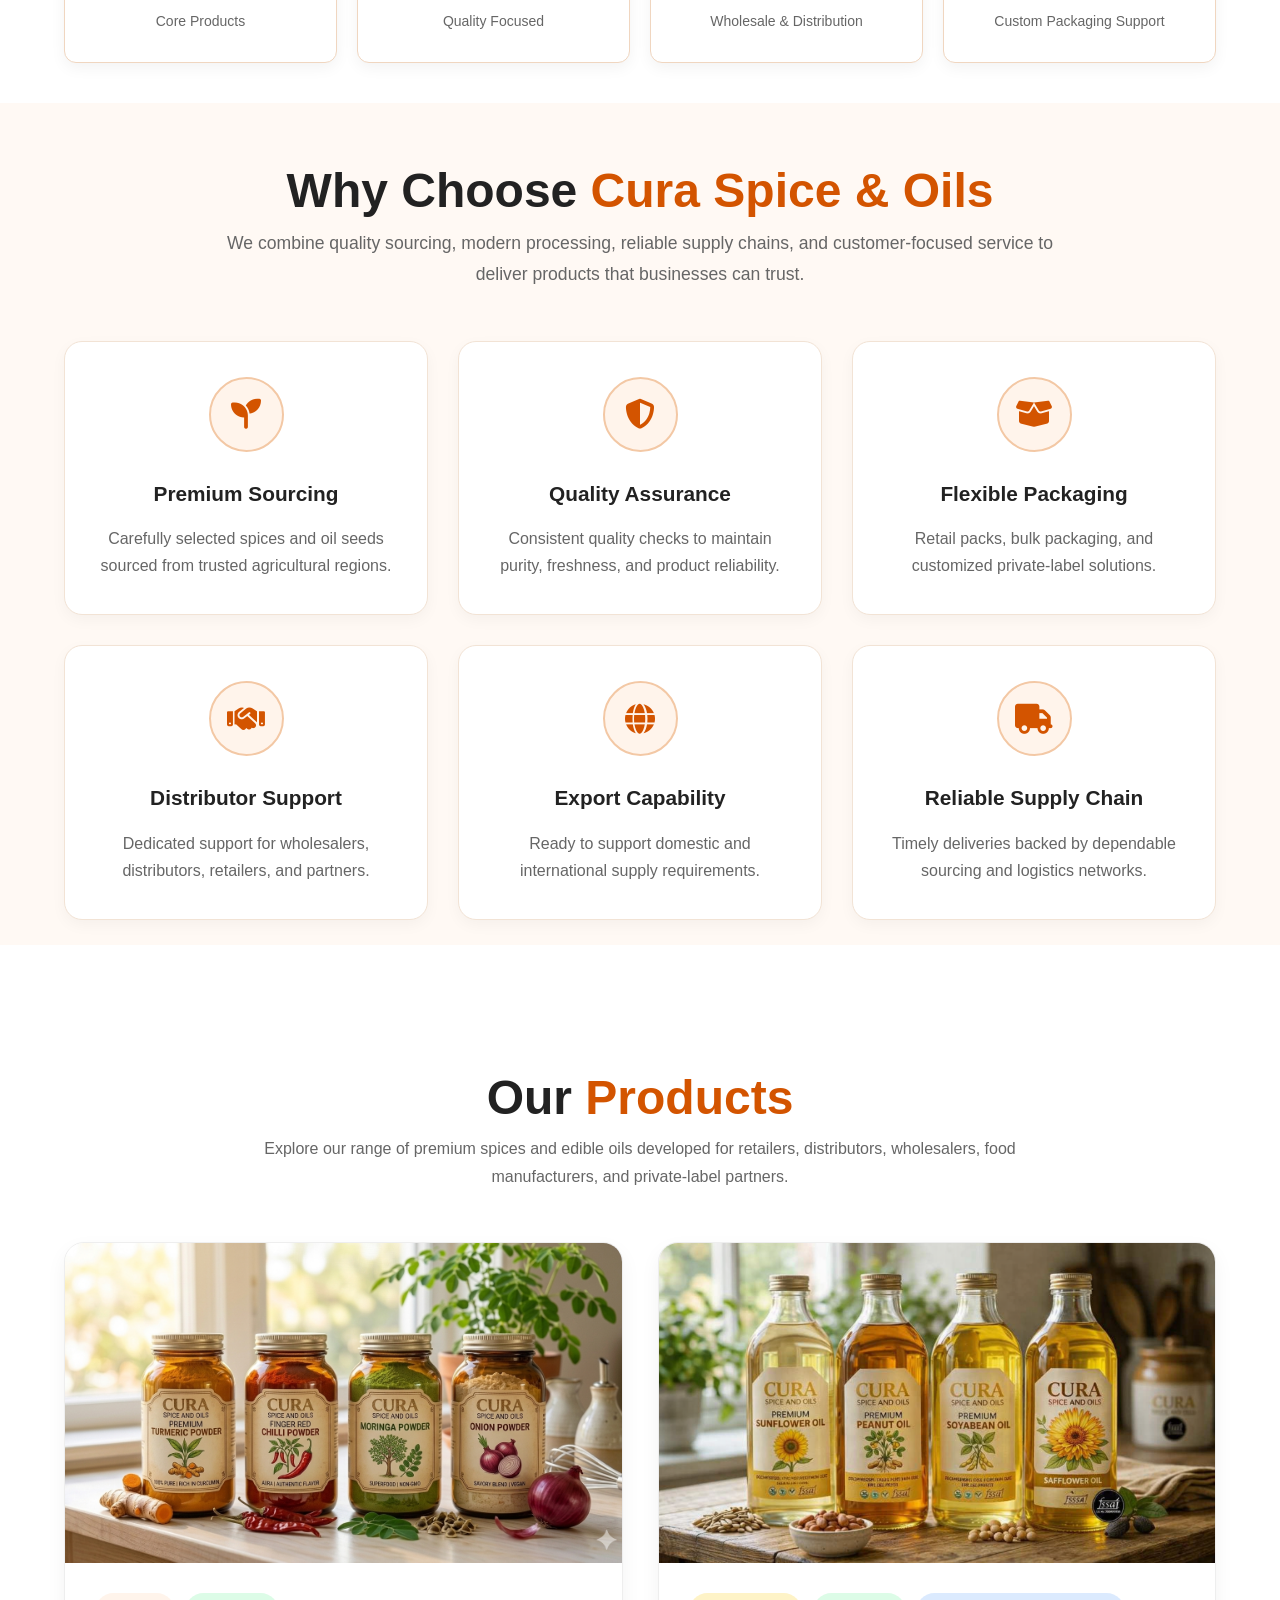
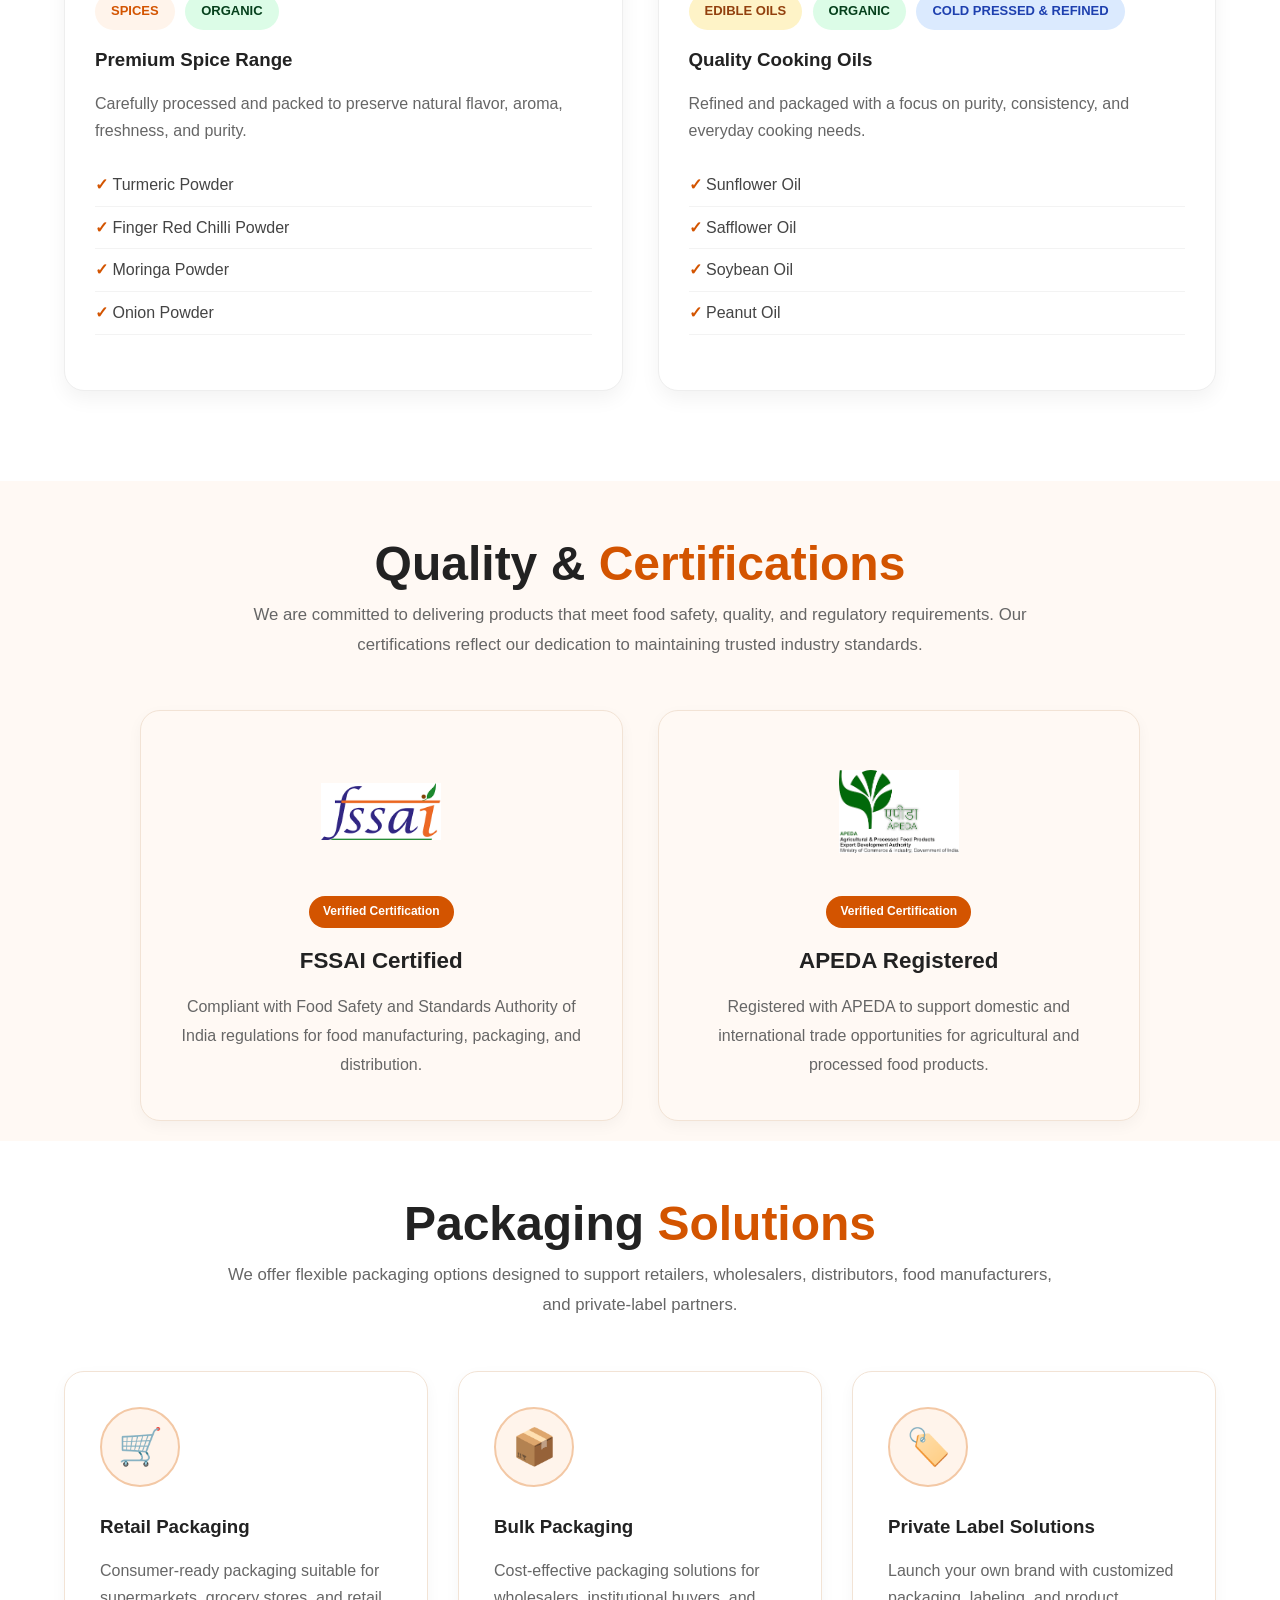
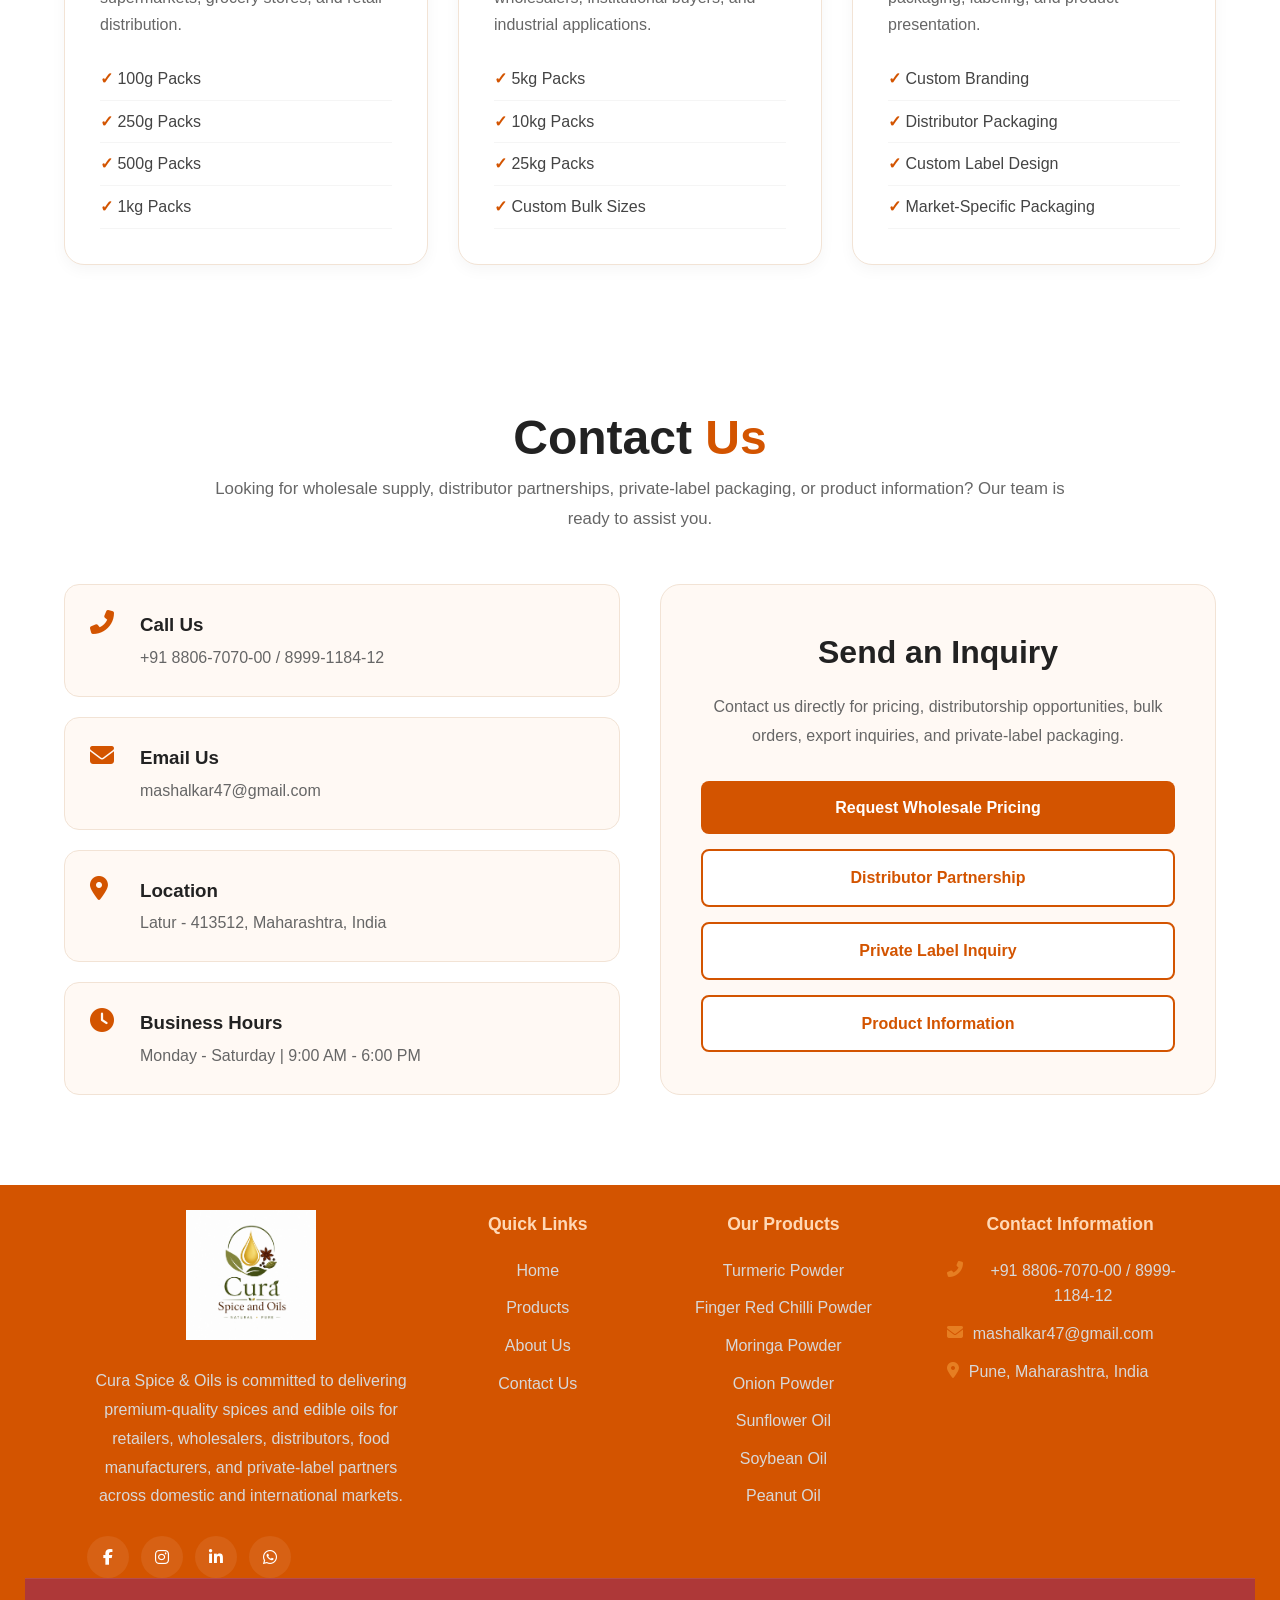
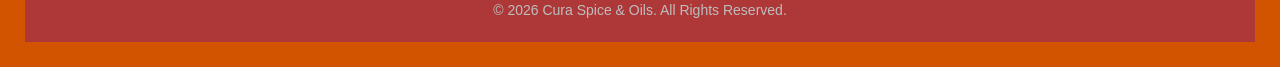
==== commit 68e38250: "Added safflower oil and whatsapp chat" ====
--- a/index.html
+++ b/index.html
@@ -11,6 +11,15 @@
 </head>
 
 <body>
+    <!-- WhatsApp Floating Button -->
+    <a href="https://wa.me/918806707000?text=Hello%20I%20am%20interested%20in%20your%20services"
+    class="whatsapp-float"
+    target="_blank"
+    aria-label="Chat on WhatsApp">
+        <i class="fab fa-whatsapp"></i>
+    </a>
+
+
 
     <!-- Top Contact Bar -->
 
@@ -95,7 +104,7 @@
                     superior quality.
                 </p>
 
-                <a href="#" class="btn">
+                <a href="#products" class="btn">
                     Explore Products
                 </a>
 
@@ -115,7 +124,7 @@
                     Authentic taste, vibrant red color and premium quality.
                 </p>
 
-                <a href="#" class="btn">
+                <a href="#products" class="btn">
                     Explore Products
                 </a>
 
@@ -135,7 +144,7 @@
                     Nutrient-rich superfood sourced from quality ingredients.
                 </p>
 
-                <a href="#" class="btn">
+                <a href="#products" class="btn">
                     Explore Products
                 </a>
 
@@ -155,7 +164,7 @@
                     Convenient, flavorful and suitable for multiple food applications.
                 </p>
 
-                <a href="#" class="btn">
+                <a href="#products" class="btn">
                     Explore Products
                 </a>
 
@@ -163,19 +172,19 @@
 
         </div>
 
-        <div class="slide">
-
-            <img src="assets/images/hero/sunflower-banner.png" alt="Sunflower Oil">
+         <div class="slide active">
+
+            <img src="assets/images/hero/safflower-oil.png" alt="Safflower Oil">
 
             <div class="overlay">
 
-                <h1>Sunflower Oil</h1>
+                <h1>Premium Safflower Oil</h1>
 
                 <p>
                     Light texture and ideal for healthy everyday cooking.
                 </p>
 
-                <a href="#" class="btn">
+                <a href="#products" class="btn">
                     Explore Products
                 </a>
 
@@ -185,6 +194,26 @@
 
         <div class="slide">
 
+            <img src="assets/images/hero/sunflower-banner.png" alt="Sunflower Oil">
+
+            <div class="overlay">
+
+                <h1>Sunflower Oil</h1>
+
+                <p>
+                    Light texture and ideal for healthy everyday cooking.
+                </p>
+
+                <a href="#products" class="btn">
+                    Explore Products
+                </a>
+
+            </div>
+
+        </div>
+
+        <div class="slide">
+
             <img src="assets/images/hero/soybean-banner.png" alt="Soybean Oil">
 
             <div class="overlay">
@@ -195,7 +224,7 @@
                     Versatile edible oil suitable for households and businesses.
                 </p>
 
-                <a href="#" class="btn">
+                <a href="#products" class="btn">
                     Explore Products
                 </a>
 
@@ -215,7 +244,7 @@
                     Rich flavor and excellent performance for frying applications.
                 </p>
 
-                <a href="#" class="btn">
+                <a href="#products" class="btn">
                     Explore Products
                 </a>
 
@@ -266,7 +295,7 @@
                     <div class="stat-icon">
                         <i class="fas fa-pepper-hot"></i>
                     </div>
-                    <h3>7+</h3>
+                    <h3>8+</h3>
                     <p>Core Products</p>
                 </div>
 
@@ -439,6 +468,9 @@
 
                         <span class="category-tag">
                             SPICES
+                        </span>
+                        <span class="category-tag organic">
+                            ORGANIC
                         </span>
 
                         <h3>Premium Spice Range</h3>
@@ -473,9 +505,17 @@
 
                     <div class="category-content">
 
-                        <span class="category-tag">
-                            EDIBLE OILS
-                        </span>
+                    <span class="category-tag edible-oils">
+                        EDIBLE OILS
+                    </span>
+
+                    <span class="category-tag organic">
+                        ORGANIC
+                    </span>
+
+                    <span class="category-tag cold-pressed">
+                        COLD PRESSED & REFINED
+                    </span>
 
                         <h3>Quality Cooking Oils</h3>
 
@@ -486,6 +526,7 @@
 
                         <ul class="product-list">
                             <li>Sunflower Oil</li>
+                            <li>Safflower Oil</li>
                             <li>Soybean Oil</li>
                             <li>Peanut Oil</li>
                         </ul>
@@ -712,7 +753,7 @@
                         <i class="fas fa-location-dot"></i>
                         <div>
                             <h3>Location</h3>
-                            <p>Pune, Maharashtra, India</p>
+                            <p>Latur - 413512, Maharashtra, India</p>
                         </div>
                     </div>
 
--- a/assets/css/style.css
+++ b/assets/css/style.css
@@ -690,6 +690,15 @@
    PRODUCTS
 ========================================== */
 
+.category-tag {
+    padding: 6px 12px;
+    border-radius: 20px;
+    font-size: 13px;
+    font-weight: 600;
+    display: inline-block;
+    margin-right: 6px;
+}
+
 .product-categories{
     background:#fff;
     padding:90px 0;
@@ -1470,4 +1479,73 @@
     .about-stats {
         grid-template-columns: repeat(2, 1fr);
     }
+}
+
+
+/* Theses are for overriding the data  */
+.edible-oils {
+    background: #FEF3C7;
+    color: #92400E;
+}
+
+.organic {
+    background: #DCFCE7;
+    color: #05401c;
+}
+
+.cold-pressed {
+    background: #DBEAFE;
+    color: #1E40AF;
+}
+
+
+.whatsapp-float {
+    position: fixed;
+    bottom: 25px;
+    right: 25px;
+    width: 60px;
+    height: 60px;
+
+    background: #25D366;
+    color: #fff;
+
+    border-radius: 50%;
+
+    display: flex;
+    align-items: center;
+    justify-content: center;
+
+    font-size: 32px;
+    text-decoration: none;
+
+    box-shadow: 0 4px 12px rgba(0,0,0,0.25);
+
+    z-index: 9999;
+
+    transition: all 0.3s ease;
+}
+
+.whatsapp-float:hover {
+    background: #1ebe5d;
+    transform: scale(1.1);
+}
+
+.whatsapp-float i {
+    line-height: 1;
+}
+
+.whatsapp-float {
+    animation: pulse 2s infinite;
+}
+
+@keyframes pulse {
+    0% {
+        box-shadow: 0 0 0 0 rgba(37, 211, 102, 0.7);
+    }
+    70% {
+        box-shadow: 0 0 0 18px rgba(37, 211, 102, 0);
+    }
+    100% {
+        box-shadow: 0 0 0 0 rgba(37, 211, 102, 0);
+    }
 }
